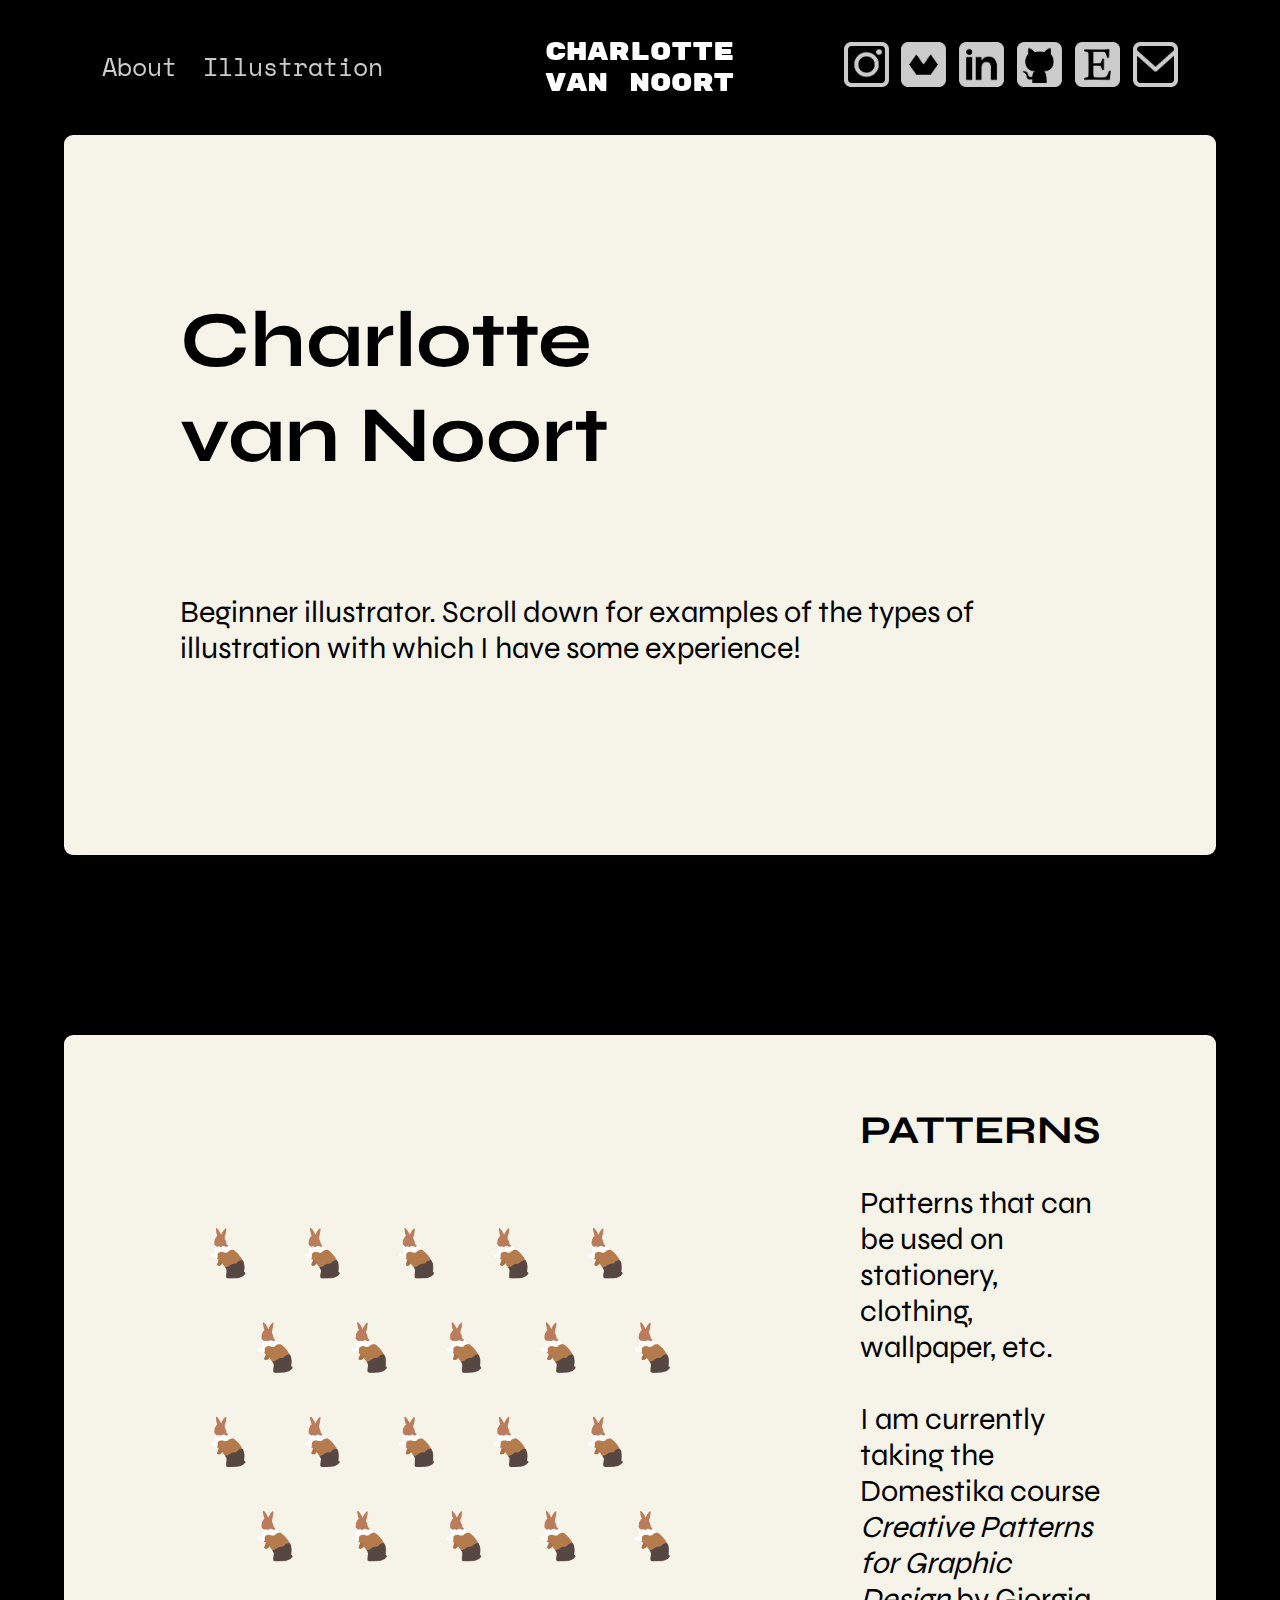
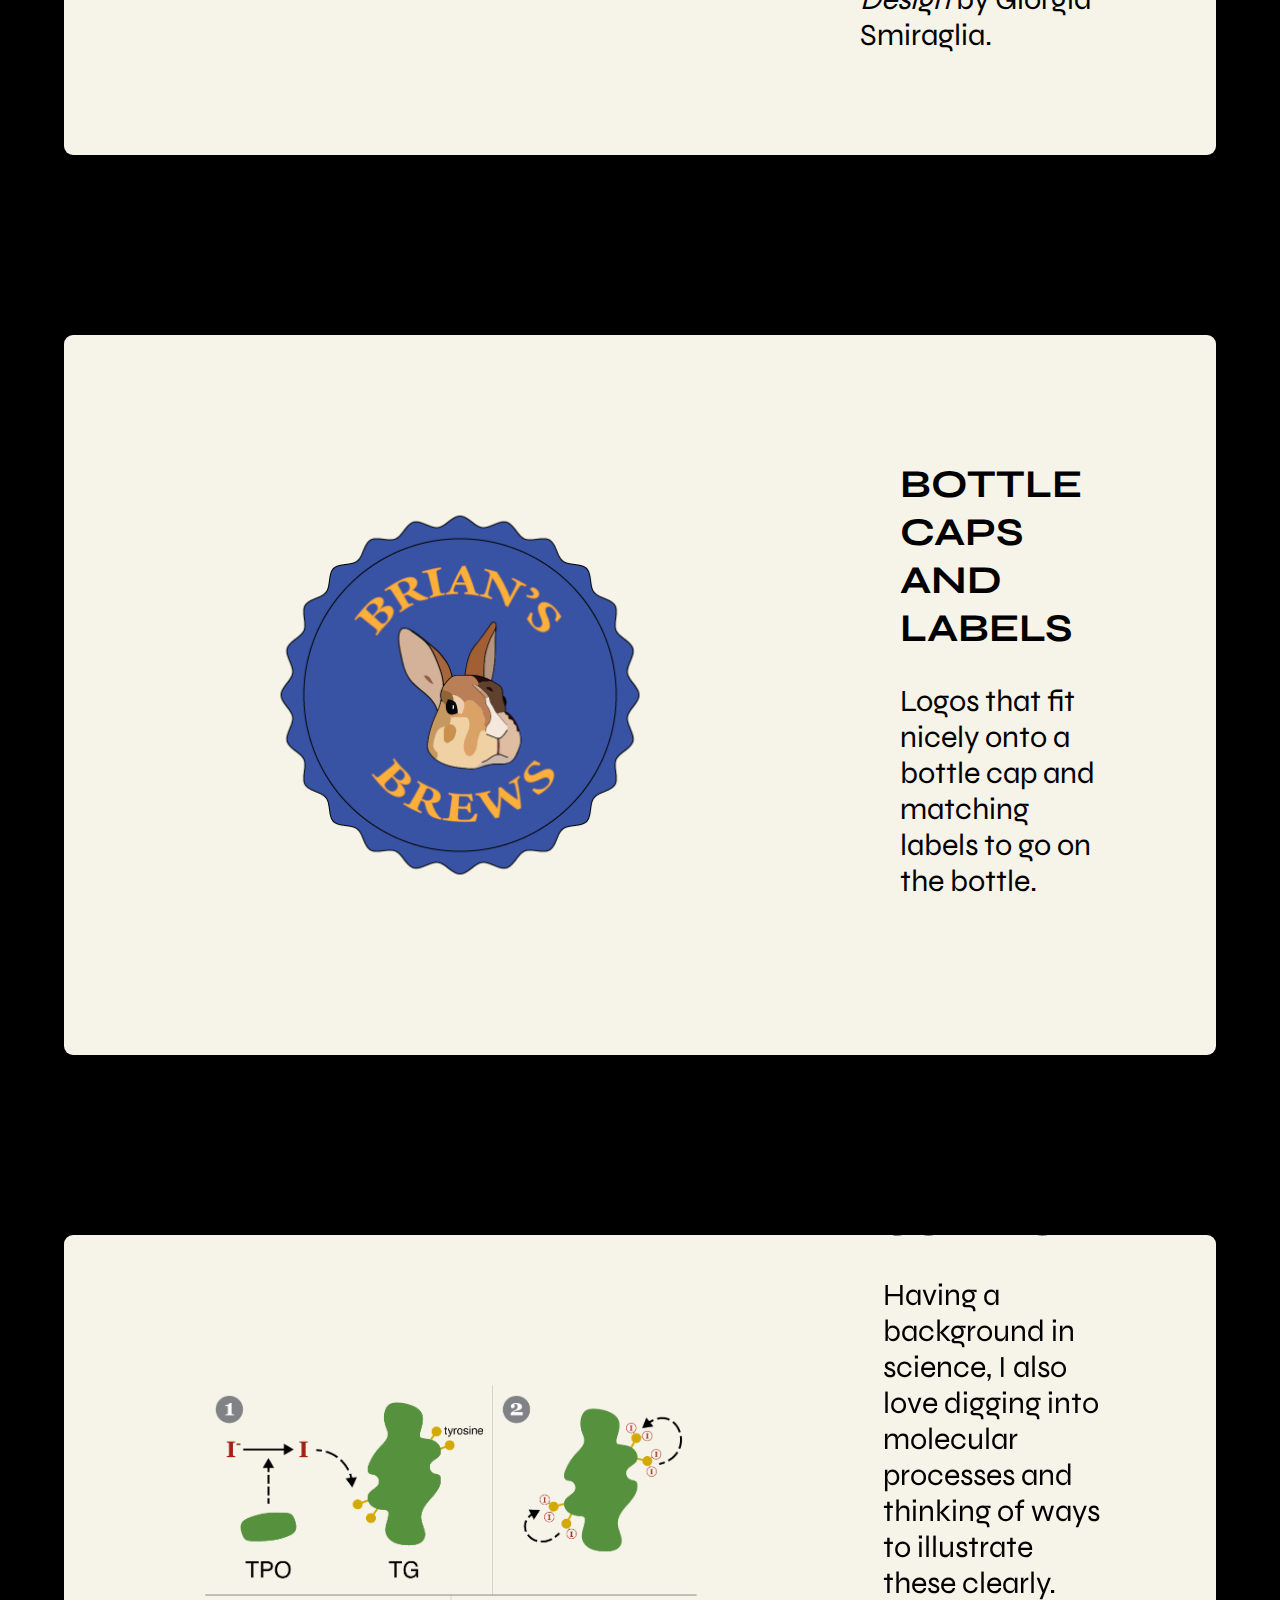
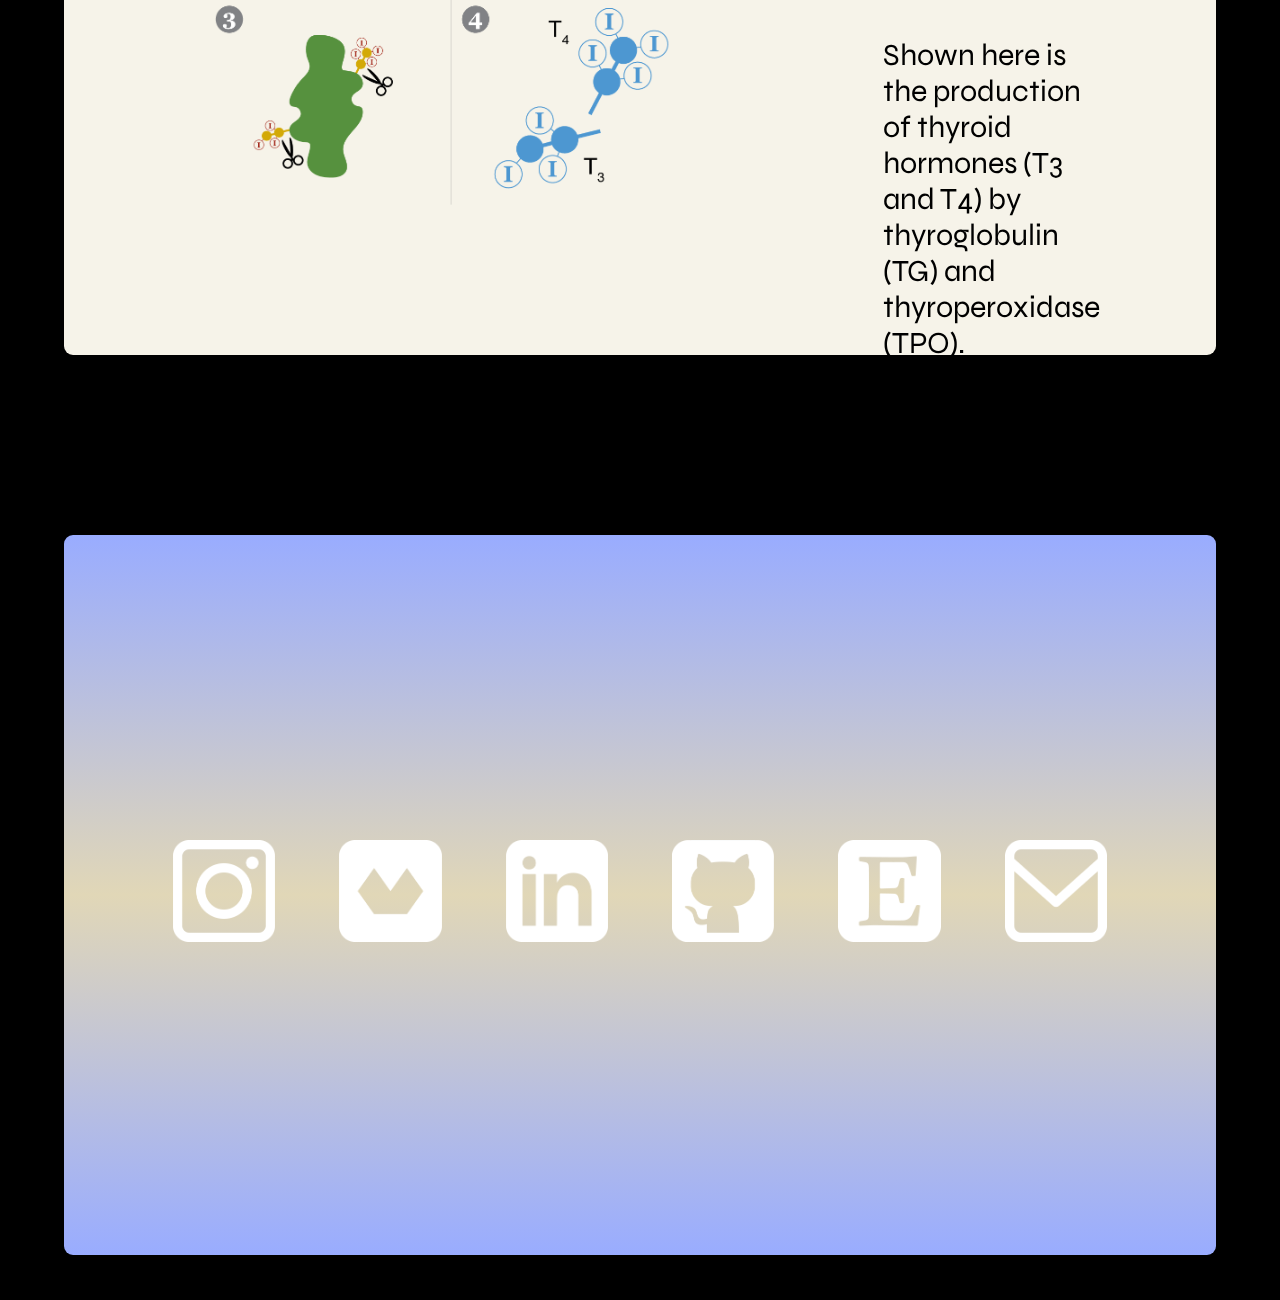
==== src/index.html @ 73548165 "Add name to top of page" ====
<!DOCTYPE html>
<html lang="en">

<head>
    <title>Charlotte van Noort</title>
    <link rel="preconnect" href="https://fonts.googleapis.com">
    <link rel="preconnect" href="https://fonts.gstatic.com" crossorigin>
    <link href="https://fonts.googleapis.com/css2?family=Rubik+Mono+One&display=swap" rel="stylesheet">
    <link href="https://fonts.googleapis.com/css2?family=Space+Mono&family=Syne:wght@400;700&display=swap" rel="stylesheet">
    <link rel="stylesheet" href="css/style.css">
    <meta name="viewport" content="width=device-width, initial-scale=1">
</head>

<body>

    <nav>
        <ul class="nav-info">
            <li><a href="index.html">About</a></li>
            <li><a href="illustration.html">Illustration</a></li>
        </ul>
        <div id="nav-name">CHARLOTTE<br>VAN NOORT</div>
        <ul class="nav-contact">
            <li><a href="https://www.instagram.com/charlottetriesart" target="_blank">
                <img src="images/icon_ig.png" alt="Instagram"></a></li>
            <li><a href="https://www.domestika.org/cvannoort/portfolio" target="_blank">
                <img src="images/icon_domestika.png" alt="Domestika"></a></li>
            <li><a href="https://www.linkedin.com/in/cvannoort" target="_blank">
                <img src="images/icon_linkedin.png" alt="LinkedIn"></a></li>
            <li><a href="https://github.com/cvnoort?tab=repositories" target="_blank">
                <img src="images/icon_github.png" alt="GitHub"></a></li>
            <li><a href="https://www.etsy.com/shop/charlottetriesart" target="_blank">
                <img src="images/icon_etsy.png" alt="Etsy"></a></li>
            <li><a href="mailto:cvannoort@live.nl">
                <img src="images/icon_email.png" alt="e-mail"></a></li>
        </ul>
    </nav>

<section id="about" class="about">
    <article>
        <div class="title">
                <h1>Charlotte <br> van Noort</h1>
        </div>
        <div class="description">
            <p> Beginner illustrator. 
                Scroll down for examples of the types of illustration 
                with which I have some experience!
            </p>
        </div>
    </article>
</section>

<section id="patterns" class="service service-patterns">
<article>
    <figure>
    <img src="images/pattern_bunny.png" 
    alt="Wallpaper pattern of several identical bunnies standing on their back legs" 
    width="200">
    </figure>
    <div class="text">
    <h2>Patterns</h2>
    <p>
        Patterns that can be used on stationery, clothing, wallpaper, etc. <br><br>
        I am currently taking the Domestika course 
        <a href="https://www.domestika.org/en/courses/2263-creative-patterns-for-graphic-design" 
        target="_blank"><i>Creative Patterns for Graphic Design</i></a> by 
        Giorgia Smiraglia.
    </p>
    </div>
</article>
</section>

<section id="caps" class="service service-caps">
<article>
    <figure>
    <img src="images/cap_bunny.png" 
    alt="Blue bottle cap with an illustration of a bunny face encircled by the words 'Brian's Brews'"
    width="200">
    </figure>
    <div class="text">
    <h2>Bottle Caps <br> and Labels</h2>
    <p>
        Logos that fit nicely onto a bottle cap and matching labels to go 
        on the bottle. 
    </p>
    </div>
</article>
</section>

<section id="science" class="service service-science">
<article>
    <figure>
    <img src="images/thyroid_hormones.png" 
    alt="Figure showing thyroid hormone production in four steps" 
    width="200">
    </figure>
    <div class="text">
    <h2>Science</h2>
    <p>
        Having a background in science, I also love digging into molecular 
        processes and thinking of ways to illustrate these clearly. <br><br>
        Shown here is the production of thyroid hormones (T3 and T4) by 
        thyroglobulin (TG) and thyroperoxidase (TPO). 
    </p>
    </div>
</article>
</section>

<section id="contact" class="contact">
     <a href="https://www.instagram.com/charlottetriesart" target="_blank">
        <img src="images/icon_ig.png" alt="Instagram" width="150"></a>
    <a href="https://www.domestika.org/cvannoort/portfolio" target="_blank">
        <img src="images/icon_domestika.png" alt="Domestika" width="150"></a>
    <a href="https://www.linkedin.com/in/cvannoort" target="_blank">
        <img src="images/icon_linkedin.png" alt="LinkedIn" width="150"></a>
    <a href="https://github.com/cvnoort?tab=repositories" target="_blank">
        <img src="images/icon_github.png" alt="GitHub" width="150"></a>
    <a href="https://www.etsy.com/shop/charlottetriesart" target="_blank">
        <img src="images/icon_etsy.png" alt="Etsy" width="150"></a>
    <a href="mailto:cvannoort@live.nl">
        <img src="images/icon_email.png" alt="e-mail" width="150"></a>
</section>

</body>

</html>
---- src/css/style.css ----
* {
    box-sizing: border-box;
}

html, body {
    --gutter: 3.125vw 6.25vw;
    --blue: #99acff;
    --beige: #e1d7b7;

    margin: 0;
    padding: 0;
    background: #000000;
    color: #000000;
    font-size: 30px;
    font-family: 'Syne', sans-serif;

    scroll-snap-type: y mandatory;
    scroll-padding: 5vh;
}

h1 {
    margin: 0;
    font-size: 8.8vh;
}

h2 {
    margin: 0;
    font-size: 4.4vh;
    text-transform: uppercase;
}

p {
    font-size: 3.4vh;
}

a {
    color: inherit;
    text-decoration: none;
}

section {
    margin: 0vh 5vw 20vh 5vw;
    height: 80vh;
    width: 90vw;
    border-radius: 1vh;
    background: #F6F3E9;

    position: relative;
    top: 15vh;
    z-index: 2;
    scroll-snap-align: end;

    display: flex;
    flex-direction: row;
    align-items: center;
    justify-content: center;
    gap: 4vh;
}

section article {
    margin: 4vh;
}

section article.description-left {
    width: 24vw;
    text-align: left;
}

section article.description-right {
    width: 24vw;
    text-align: right;
}

section article.description-full {
    width: 70vw;
    text-align: left;
}

section.about article {
    display: flex;
    flex-direction: column;
}

section.about article .title {
    padding: var(--gutter);
}

section.about article .description {
    padding: var(--gutter);
}

section.service article {
    width: 100%;

    display: flex;
}

section.service figure {
    margin: 0;

    display: flex;
    align-items: center;
    justify-content: center;
    flex-basis: 56.25vw;
}

section.service figure img {
    width: 70%;
}

section.service .text {
    padding: var(--gutter);

    display: flex;
    flex-direction: column;
    justify-content: center;
    flex: 1;
}

section.contact {
    background: linear-gradient(var(--blue), var(--beige) 50%, var(--blue));

    display: flex;
    flex-flow: row wrap;
    align-items: center;
    align-content: center;
    justify-content: center;
    gap: 1vw;
}

section.contact a {
    margin: 2vw;
    transition: opacity 0.8s;
}

section.contact a:hover {
    opacity: 0.4;
}

section.contact a img {
    width: 8vw;
}

section.project img {
    width: 22vw;
}

#etsy-detail {
    color: #7BA4DB;
    font-weight: normal;
}

/* Navigation */

nav {
    width: 84vw;
    height: 15vh;
    top: 0;
    left: 0;
    margin-left: 8vw;
    margin-right: 8vw;
    color: #FFFFFF;
    font-size: 2.8vh;

    position: fixed;
    z-index: 1;

    display: flex;
    justify-content: space-between;
}

nav ul {
    height: 100%;
    width: 40%;
    margin: 0;
    padding: 0;

    display: flex;
    align-items: center;
}

nav ul li {
    list-style: none;
    line-height: 1;
    opacity: 0.8;
}

nav ul li:hover {
    opacity: 1;
}

nav ul.nav-info {
    justify-content: left;
    gap: 2vw;
}

nav ul.nav-contact {
    justify-content: right;
    gap: 1vw;
}

nav ul li a {
    font-family: 'Space Mono', monospace;
}

nav ul li img {
    height: 5vh;
    width: 5vh;
}

#nav-name {
    margin: auto;
    width: 20%;
    font-family: "Rubik Mono One", monospace;
    font-weight: 400;
    font-style: normal;
    font-size: 2.8vh;
    text-align: center;
}

/* Service section animations */

section.service.service-patterns figure img:hover {
    animation-name: hop;
    animation-duration: 0.4s;
    animation-iteration-count: 2;
    animation-direction: alternate;
    animation-timing-function: linear;
}

@keyframes hop {
    0% {
        transform: translateY(0px);
    }
    50% {
        transform: translateY(-20px);
    }
    100% {
        transform: translateY(0px);
    }
} 

section.service.service-caps figure img:hover {
    animation-name: turn;
    animation-duration: 0.1s;
    animation-iteration-count: 8;
}

@keyframes turn {
    0% {
        transform: rotate(0deg);
    }
    100% {
        transform: rotate(360deg);
    }
}

section.service.service-science figure img:hover {
    animation-name: zoom;
    animation-duration: 0.8s;
    animation-iteration-count: 1;
}

@keyframes zoom {
    0% {
        width: 70%;
    }
    50% {
        width: 75%;
    }
    100% {
        width: 70%;
    }
}

/* Responsive */

@media only screen and (max-width: 768px) {
    html, body {
        --border-radius: 20px;
        --gutter: 6.25vw;
        font-size: 18px;
    }

    h1 {
        font-size: 30px;
    }

    h2 {
        font-size: 30px;
    }

    p {
        font-size: 2vh;
    }

    nav ul li {
        margin-left: 25px;
    }

    nav ul.nav-contact {
        display: none;
    }

    section {
        flex-wrap: wrap;
        align-content: center;
        gap: 5%;
    }

    section.service article {
        flex-direction: column;
    }

    section.service figure {
        flex-basis: 40vh;
    }

    section.service figure img {
        width: 80%;
    }

    section.contact a {
        margin: 6.25vw;
    }

    section.contact a img {
        width: calc(50vw - 4 * 6.25vw);
    }

    section.project article {
        width: 80%;
        text-align: center;
        order: 2;
    }

    section.project img {
        width: 40%;
        order: 1;
    }
}
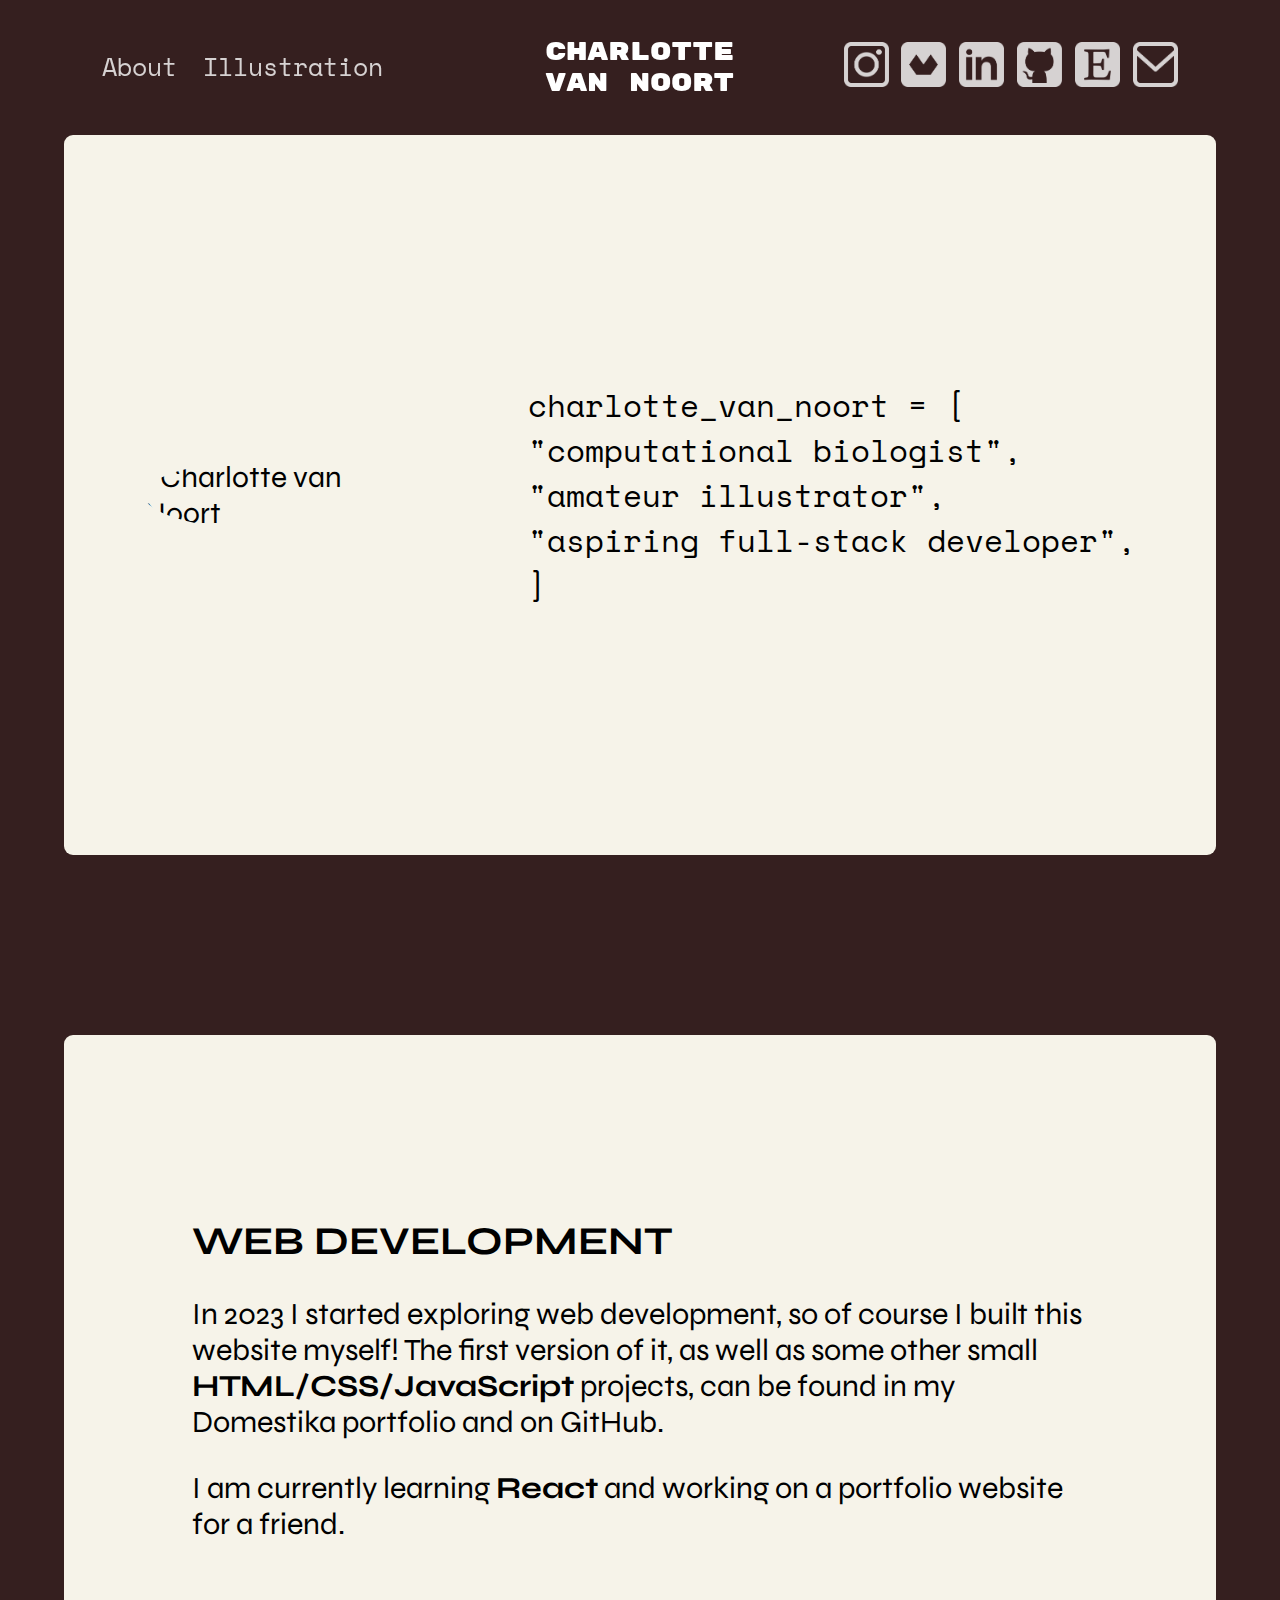
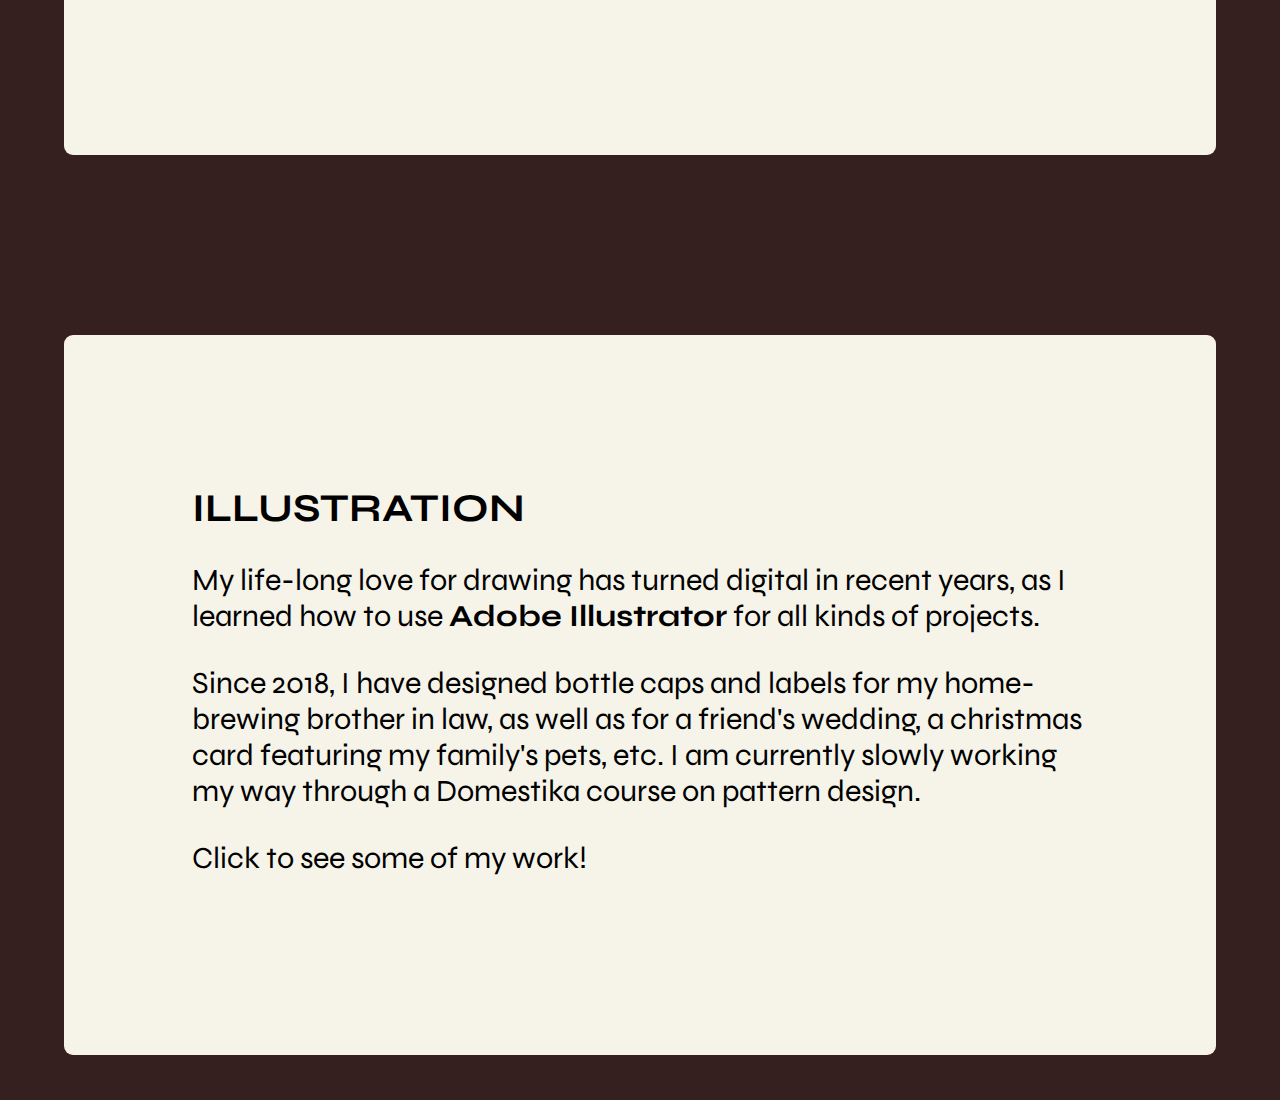
==== commit 4f1cd3ad: "Update about page content" ====
--- a/src/index.html
+++ b/src/index.html
@@ -13,8 +13,8 @@
 
 <body>
 
-    <nav>
-        <ul class="nav-info">
+    <nav id="nav-bar">
+        <ul class="nav-info" id="nav-info">
             <li><a href="index.html">About</a></li>
             <li><a href="illustration.html">Illustration</a></li>
         </ul>
@@ -33,92 +33,62 @@
             <li><a href="mailto:cvannoort@live.nl">
                 <img src="images/icon_email.png" alt="e-mail"></a></li>
         </ul>
+        <div id="nav-dropdown">...</div>
     </nav>
 
-<section id="about" class="about">
-    <article>
-        <div class="title">
-                <h1>Charlotte <br> van Noort</h1>
-        </div>
-        <div class="description">
-            <p> Beginner illustrator. 
-                Scroll down for examples of the types of illustration 
-                with which I have some experience!
+    <section class="about" id="intro">
+        <img src="images/PFP202404_cropped.jpg" alt="Charlotte van Noort" id="head-shot">
+        <article class="description-left">
+            <p>
+                charlotte_van_noort = [<br> 
+                "computational biologist",<br> 
+                "amateur illustrator",<br> 
+                "aspiring full-stack developer",<br> 
+                ]
             </p>
-        </div>
-    </article>
-</section>
+        </article>
+    </section>
 
-<section id="patterns" class="service service-patterns">
-<article>
-    <figure>
-    <img src="images/pattern_bunny.png" 
-    alt="Wallpaper pattern of several identical bunnies standing on their back legs" 
-    width="200">
-    </figure>
-    <div class="text">
-    <h2>Patterns</h2>
-    <p>
-        Patterns that can be used on stationery, clothing, wallpaper, etc. <br><br>
-        I am currently taking the Domestika course 
-        <a href="https://www.domestika.org/en/courses/2263-creative-patterns-for-graphic-design" 
-        target="_blank"><i>Creative Patterns for Graphic Design</i></a> by 
-        Giorgia Smiraglia.
-    </p>
-    </div>
-</article>
-</section>
+    <section class="about" id="web-dev">
+        <article class="description-full">
+            <h2>Web Development</h2>
+            <p>
+                In 2023 I started exploring web development, 
+                so of course I built this website myself! 
+                The first version of it, as well as some other 
+                small <strong>HTML/CSS/JavaScript</strong> projects, can be found in my 
+                <a href="https://www.domestika.org/cvannoort/portfolio" target="_blank">Domestika portfolio</a> 
+                and on <a href="https://github.com/cvnoort?tab=repositories" target="_blank">GitHub</a>.
+            </p>
+            <p>
+                I am currently learning <strong>React</strong>  
+                and working on a portfolio website for a friend.
+            </p>
+        </article>
+    </section>
 
-<section id="caps" class="service service-caps">
-<article>
-    <figure>
-    <img src="images/cap_bunny.png" 
-    alt="Blue bottle cap with an illustration of a bunny face encircled by the words 'Brian's Brews'"
-    width="200">
-    </figure>
-    <div class="text">
-    <h2>Bottle Caps <br> and Labels</h2>
-    <p>
-        Logos that fit nicely onto a bottle cap and matching labels to go 
-        on the bottle. 
-    </p>
-    </div>
-</article>
-</section>
+    <a href="illustration.html">
+    <section class="about" id="illustration">
+        <article class="description-full">
+            <h2>Illustration</h2>
+            <p>
+                My life-long love for drawing has turned digital in recent years, 
+                as I learned how to use <strong>Adobe Illustrator</strong> for all kinds of projects. 
+            </p>
+            <p>
+                Since 2018, I have designed bottle caps and labels 
+                for my home-brewing brother in law, as well as for a friend's wedding, 
+                a christmas card featuring my family's pets, etc. 
+                I am currently slowly working my way through a Domestika course on pattern design.
+            </p>
+            <p>
+                Click to see some of my work!
+            </p>
+        </article>
+    </section>
+    </a>
 
-<section id="science" class="service service-science">
-<article>
-    <figure>
-    <img src="images/thyroid_hormones.png" 
-    alt="Figure showing thyroid hormone production in four steps" 
-    width="200">
-    </figure>
-    <div class="text">
-    <h2>Science</h2>
-    <p>
-        Having a background in science, I also love digging into molecular 
-        processes and thinking of ways to illustrate these clearly. <br><br>
-        Shown here is the production of thyroid hormones (T3 and T4) by 
-        thyroglobulin (TG) and thyroperoxidase (TPO). 
-    </p>
-    </div>
-</article>
-</section>
-
-<section id="contact" class="contact">
-     <a href="https://www.instagram.com/charlottetriesart" target="_blank">
-        <img src="images/icon_ig.png" alt="Instagram" width="150"></a>
-    <a href="https://www.domestika.org/cvannoort/portfolio" target="_blank">
-        <img src="images/icon_domestika.png" alt="Domestika" width="150"></a>
-    <a href="https://www.linkedin.com/in/cvannoort" target="_blank">
-        <img src="images/icon_linkedin.png" alt="LinkedIn" width="150"></a>
-    <a href="https://github.com/cvnoort?tab=repositories" target="_blank">
-        <img src="images/icon_github.png" alt="GitHub" width="150"></a>
-    <a href="https://www.etsy.com/shop/charlottetriesart" target="_blank">
-        <img src="images/icon_etsy.png" alt="Etsy" width="150"></a>
-    <a href="mailto:cvannoort@live.nl">
-        <img src="images/icon_email.png" alt="e-mail" width="150"></a>
-</section>
+<script src="js/index.js"></script>
 
 </body>
 
--- a/src/css/style.css
+++ b/src/css/style.css
@@ -9,7 +9,7 @@
 
     margin: 0;
     padding: 0;
-    background: #000000;
+    background: #351F1F;
     color: #000000;
     font-size: 30px;
     font-family: 'Syne', sans-serif;
@@ -76,73 +76,19 @@
     text-align: left;
 }
 
-section.about article {
-    display: flex;
-    flex-direction: column;
-}
-
-section.about article .title {
-    padding: var(--gutter);
-}
-
-section.about article .description {
-    padding: var(--gutter);
-}
-
-section.service article {
-    width: 100%;
-
-    display: flex;
-}
-
-section.service figure {
-    margin: 0;
-
-    display: flex;
-    align-items: center;
-    justify-content: center;
-    flex-basis: 56.25vw;
-}
-
-section.service figure img {
-    width: 70%;
-}
-
-section.service .text {
-    padding: var(--gutter);
-
-    display: flex;
-    flex-direction: column;
-    justify-content: center;
-    flex: 1;
-}
-
-section.contact {
-    background: linear-gradient(var(--blue), var(--beige) 50%, var(--blue));
-
-    display: flex;
-    flex-flow: row wrap;
-    align-items: center;
-    align-content: center;
-    justify-content: center;
-    gap: 1vw;
-}
-
-section.contact a {
-    margin: 2vw;
-    transition: opacity 0.8s;
-}
-
-section.contact a:hover {
-    opacity: 0.4;
-}
-
-section.contact a img {
-    width: 8vw;
+section.about#intro article {
+    width: auto;
+    font-family: 'Space Mono', monospace;
 }
 
 section.project img {
     width: 22vw;
+}
+
+#head-shot {
+    margin: 4vh;
+    width: 24%;
+    border-radius: 50%;
 }
 
 #etsy-detail {
@@ -211,6 +157,7 @@
 #nav-name {
     margin: auto;
     width: 20%;
+
     font-family: "Rubik Mono One", monospace;
     font-weight: 400;
     font-style: normal;
@@ -218,59 +165,16 @@
     text-align: center;
 }
 
-/* Service section animations */
-
-section.service.service-patterns figure img:hover {
-    animation-name: hop;
-    animation-duration: 0.4s;
-    animation-iteration-count: 2;
-    animation-direction: alternate;
-    animation-timing-function: linear;
-}
-
-@keyframes hop {
-    0% {
-        transform: translateY(0px);
-    }
-    50% {
-        transform: translateY(-20px);
-    }
-    100% {
-        transform: translateY(0px);
-    }
-} 
-
-section.service.service-caps figure img:hover {
-    animation-name: turn;
-    animation-duration: 0.1s;
-    animation-iteration-count: 8;
-}
-
-@keyframes turn {
-    0% {
-        transform: rotate(0deg);
-    }
-    100% {
-        transform: rotate(360deg);
-    }
-}
-
-section.service.service-science figure img:hover {
-    animation-name: zoom;
-    animation-duration: 0.8s;
-    animation-iteration-count: 1;
-}
-
-@keyframes zoom {
-    0% {
-        width: 70%;
-    }
-    50% {
-        width: 75%;
-    }
-    100% {
-        width: 70%;
-    }
+#nav-dropdown {
+    margin: auto;
+    margin-right: 0;
+    display: none;
+    cursor: pointer;
+
+    font-family: "Rubik Mono One", monospace;
+    font-weight: 400;
+    font-style: normal;
+    font-size: 2.8vh;
 }
 
 /* Responsive */
@@ -287,45 +191,41 @@
     }
 
     h2 {
-        font-size: 30px;
+        font-size: 3.8vh;
     }
 
     p {
         font-size: 2vh;
     }
 
-    nav ul li {
-        margin-left: 25px;
+   nav ul.nav-info {
+        width: 80%;
+        font-size: 2vh;
+        display: none;
+        gap: 8vw;
     }
 
     nav ul.nav-contact {
         display: none;
+    }
+
+    #nav-name {
+        margin-left: 0;
+        width: auto;
+    }
+
+    #nav-dropdown {
+        display: inline-block;
     }
 
     section {
         flex-wrap: wrap;
         align-content: center;
-        gap: 5%;
-    }
-
-    section.service article {
-        flex-direction: column;
-    }
-
-    section.service figure {
-        flex-basis: 40vh;
-    }
-
-    section.service figure img {
+        gap: 2%;
+    }
+
+    section.about article {
         width: 80%;
-    }
-
-    section.contact a {
-        margin: 6.25vw;
-    }
-
-    section.contact a img {
-        width: calc(50vw - 4 * 6.25vw);
     }
 
     section.project article {
@@ -338,4 +238,8 @@
         width: 40%;
         order: 1;
     }
-}
+
+    #head-shot {
+        width: 48%;
+    }
+}
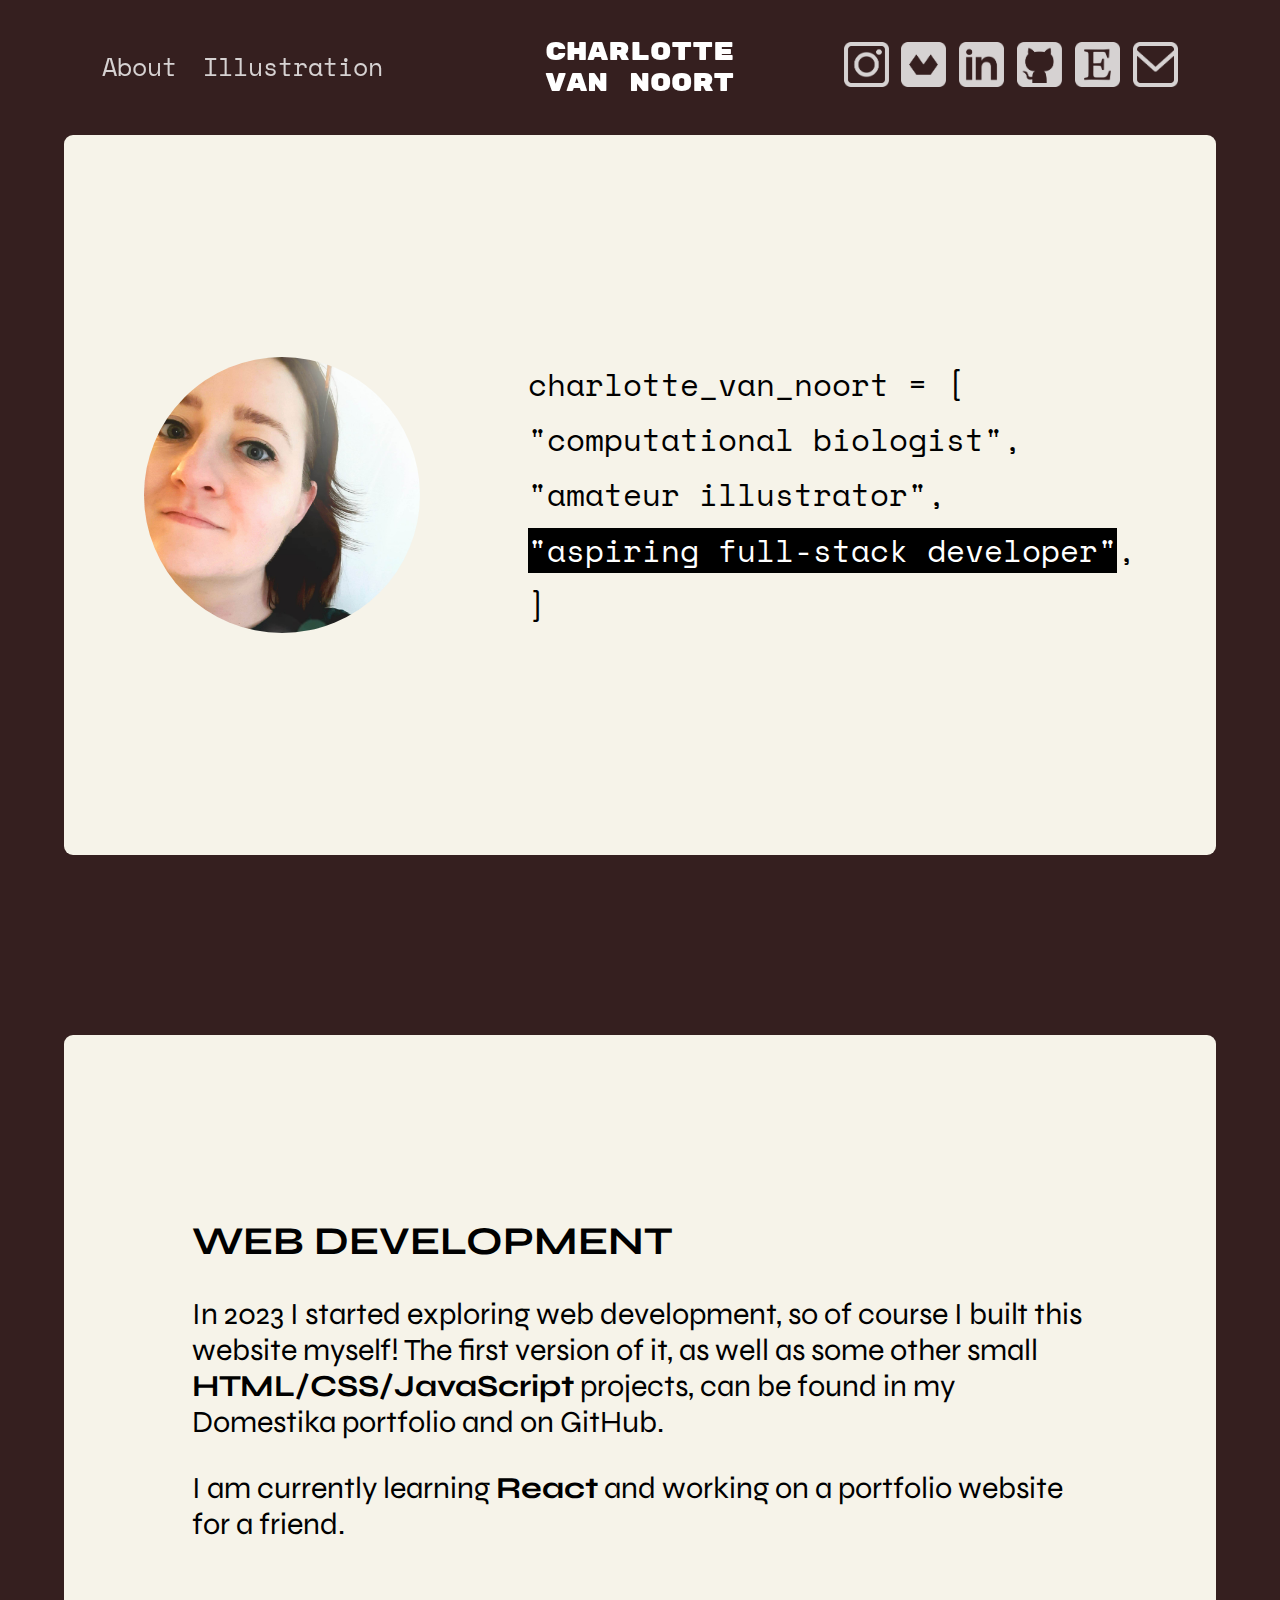
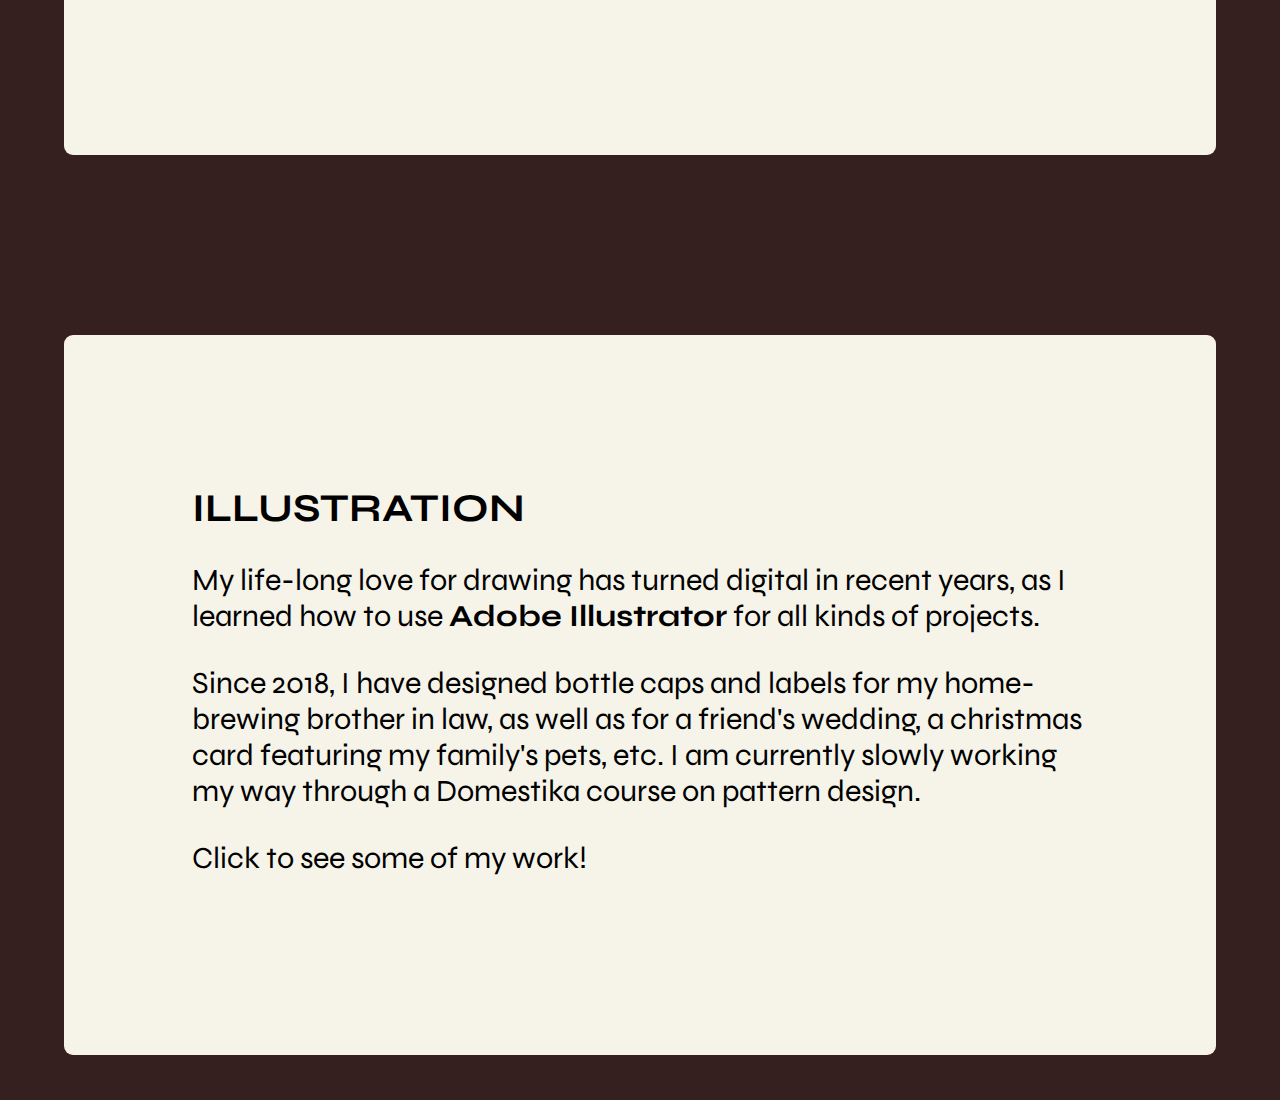
==== commit 84cd8ca1: "Add highlight to intro section" ====
--- a/src/index.html
+++ b/src/index.html
@@ -43,7 +43,7 @@
                 charlotte_van_noort = [<br> 
                 "computational biologist",<br> 
                 "amateur illustrator",<br> 
-                "aspiring full-stack developer",<br> 
+                <span class="highlight">"aspiring full-stack developer"</span>,<br> 
                 ]
             </p>
         </article>
--- a/src/css/style.css
+++ b/src/css/style.css
@@ -79,6 +79,12 @@
 section.about#intro article {
     width: auto;
     font-family: 'Space Mono', monospace;
+    line-height: 1.8;
+}
+
+section.about#intro article span.highlight {
+    background-color: #000000;
+    color: #FFFFFF;
 }
 
 section.project img {
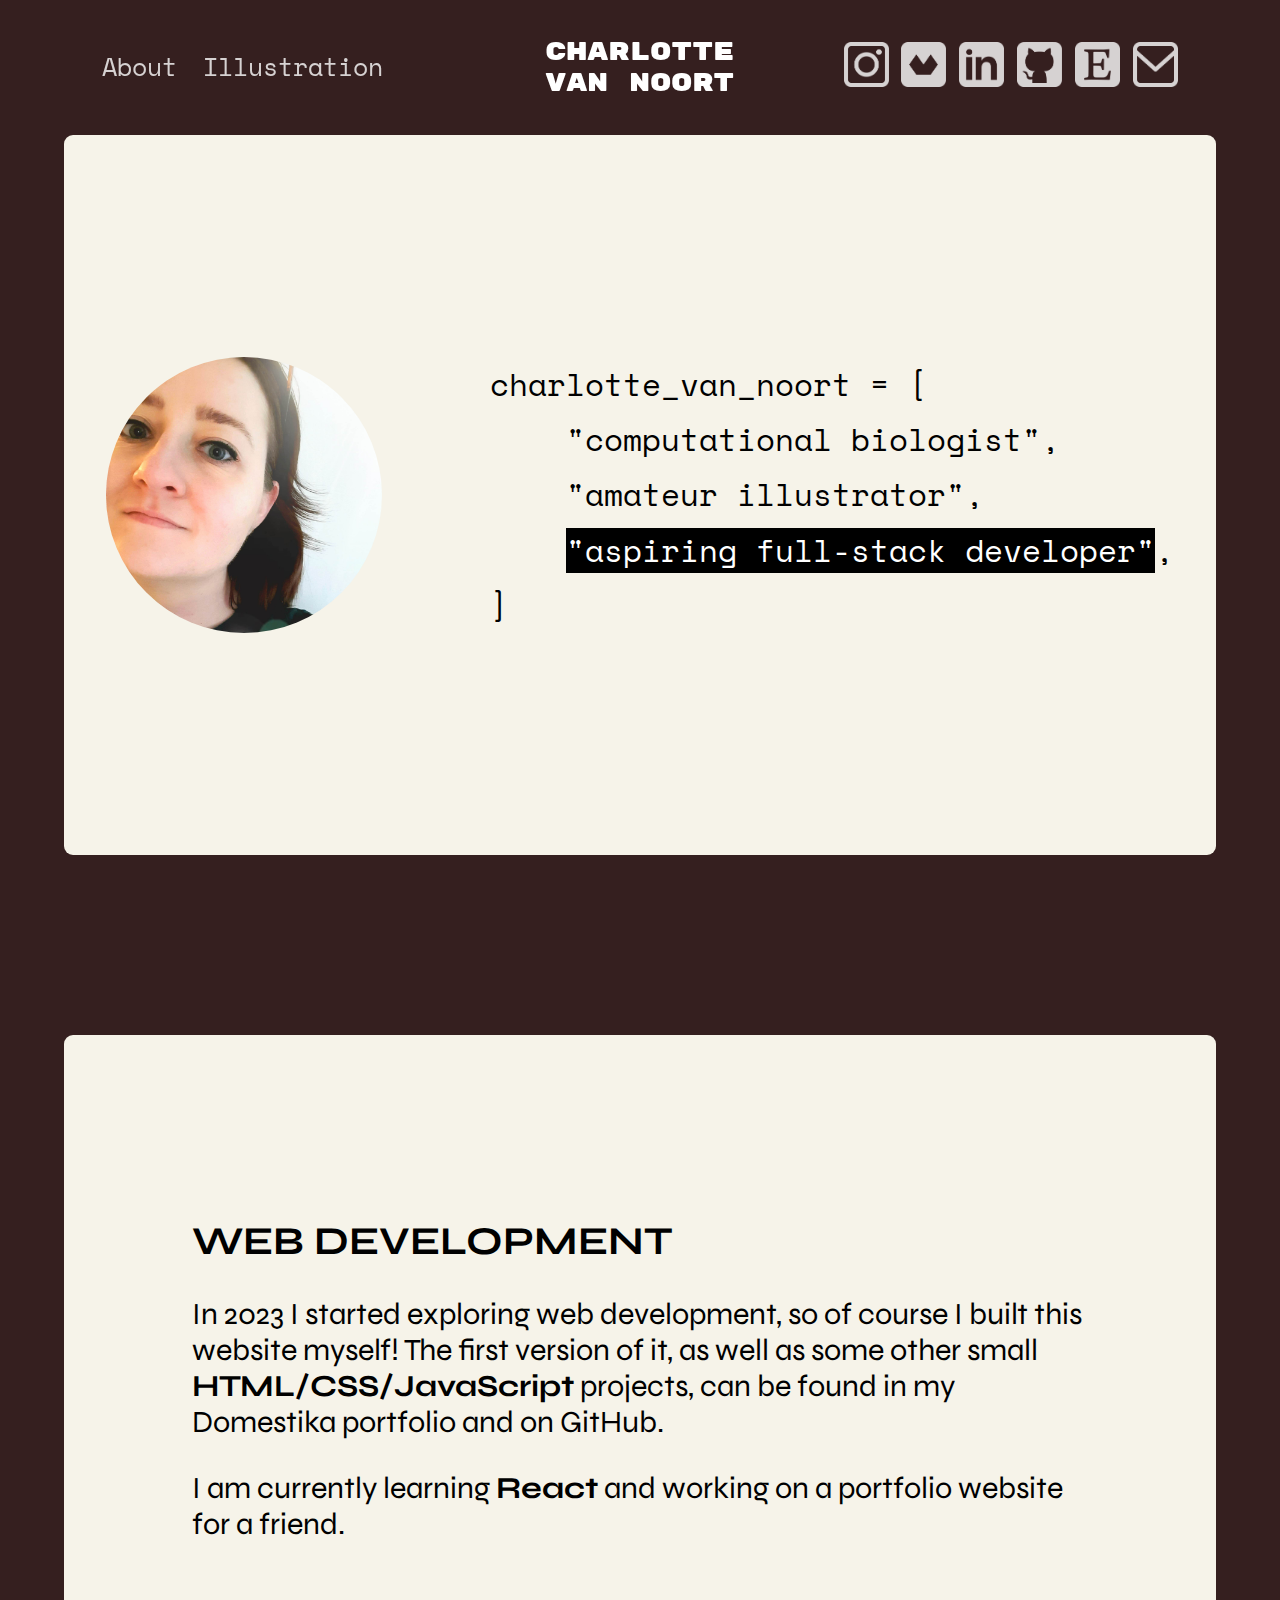
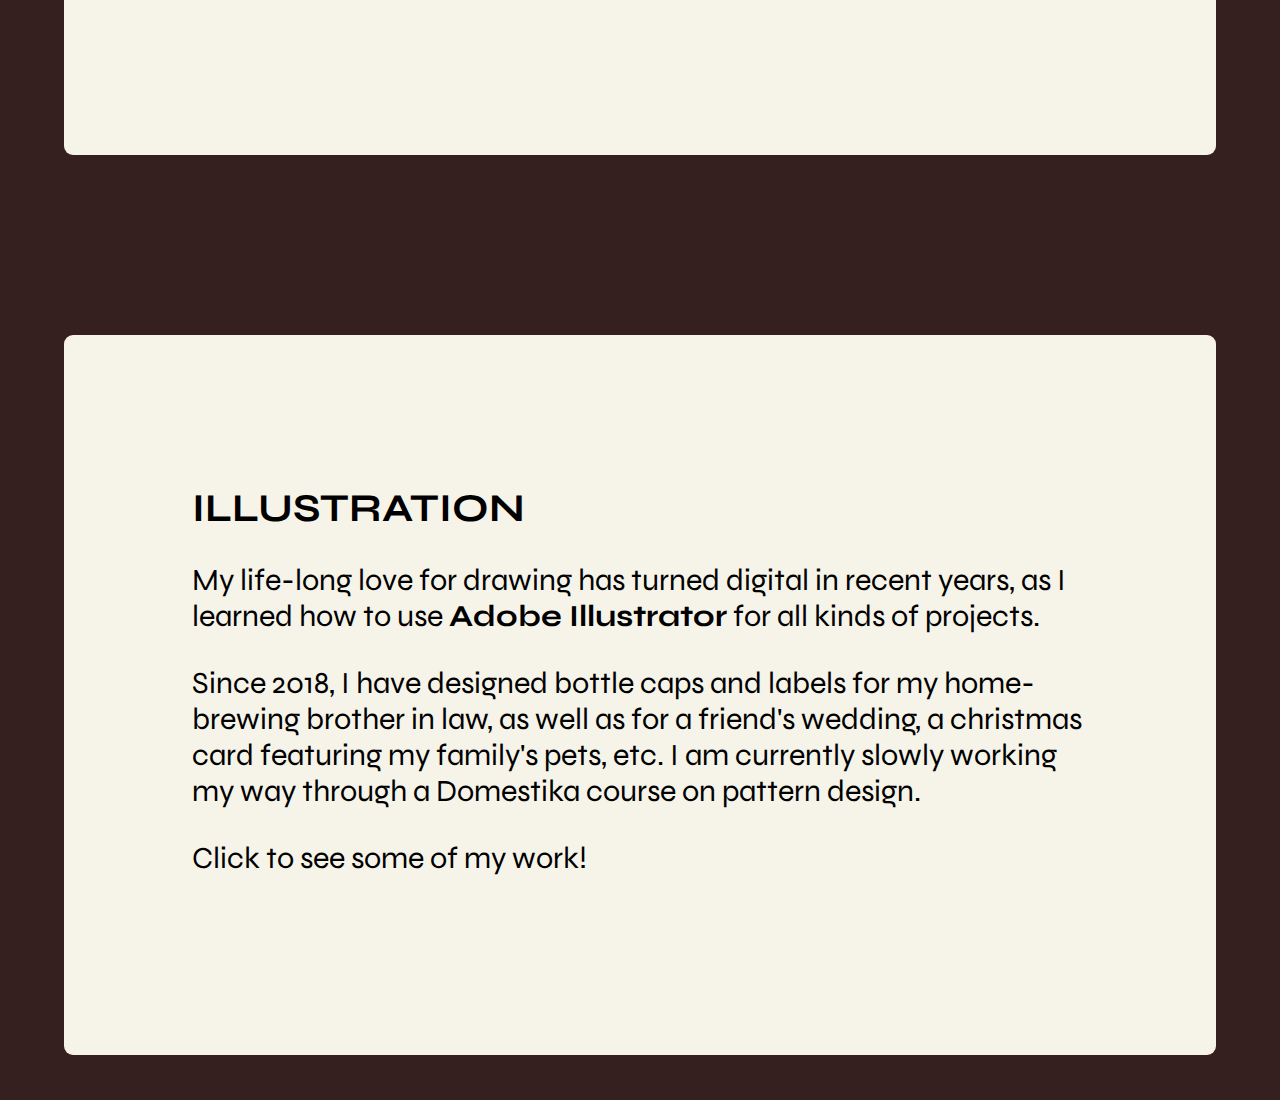
==== commit ce1475a6: "Add indentation to intro section" ====
--- a/src/index.html
+++ b/src/index.html
@@ -41,9 +41,9 @@
         <article class="description-left">
             <p>
                 charlotte_van_noort = [<br> 
-                "computational biologist",<br> 
-                "amateur illustrator",<br> 
-                <span class="highlight">"aspiring full-stack developer"</span>,<br> 
+                &nbsp;&nbsp;&nbsp;&nbsp;"computational biologist",<br> 
+                &nbsp;&nbsp;&nbsp;&nbsp;"amateur illustrator",<br> 
+                &nbsp;&nbsp;&nbsp;&nbsp;<span class="highlight">"aspiring full-stack developer"</span>,<br> 
                 ]
             </p>
         </article>
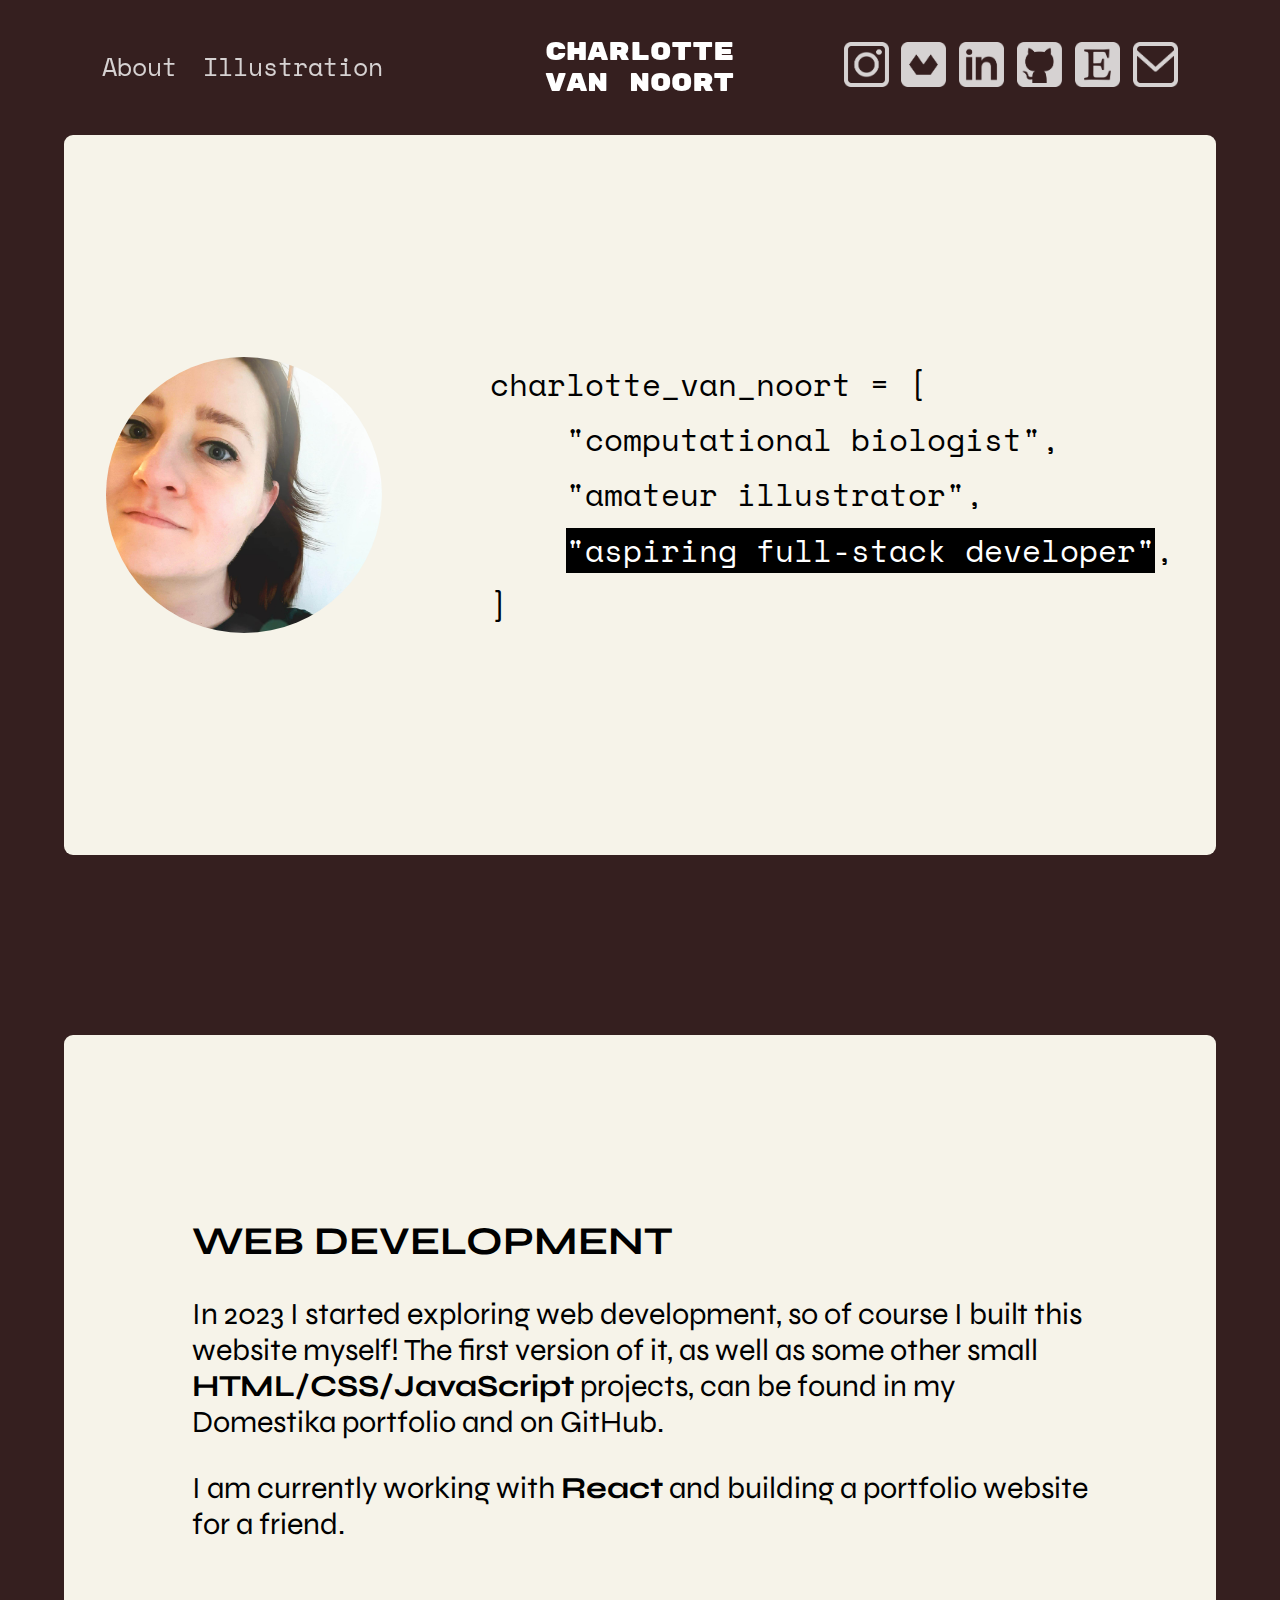
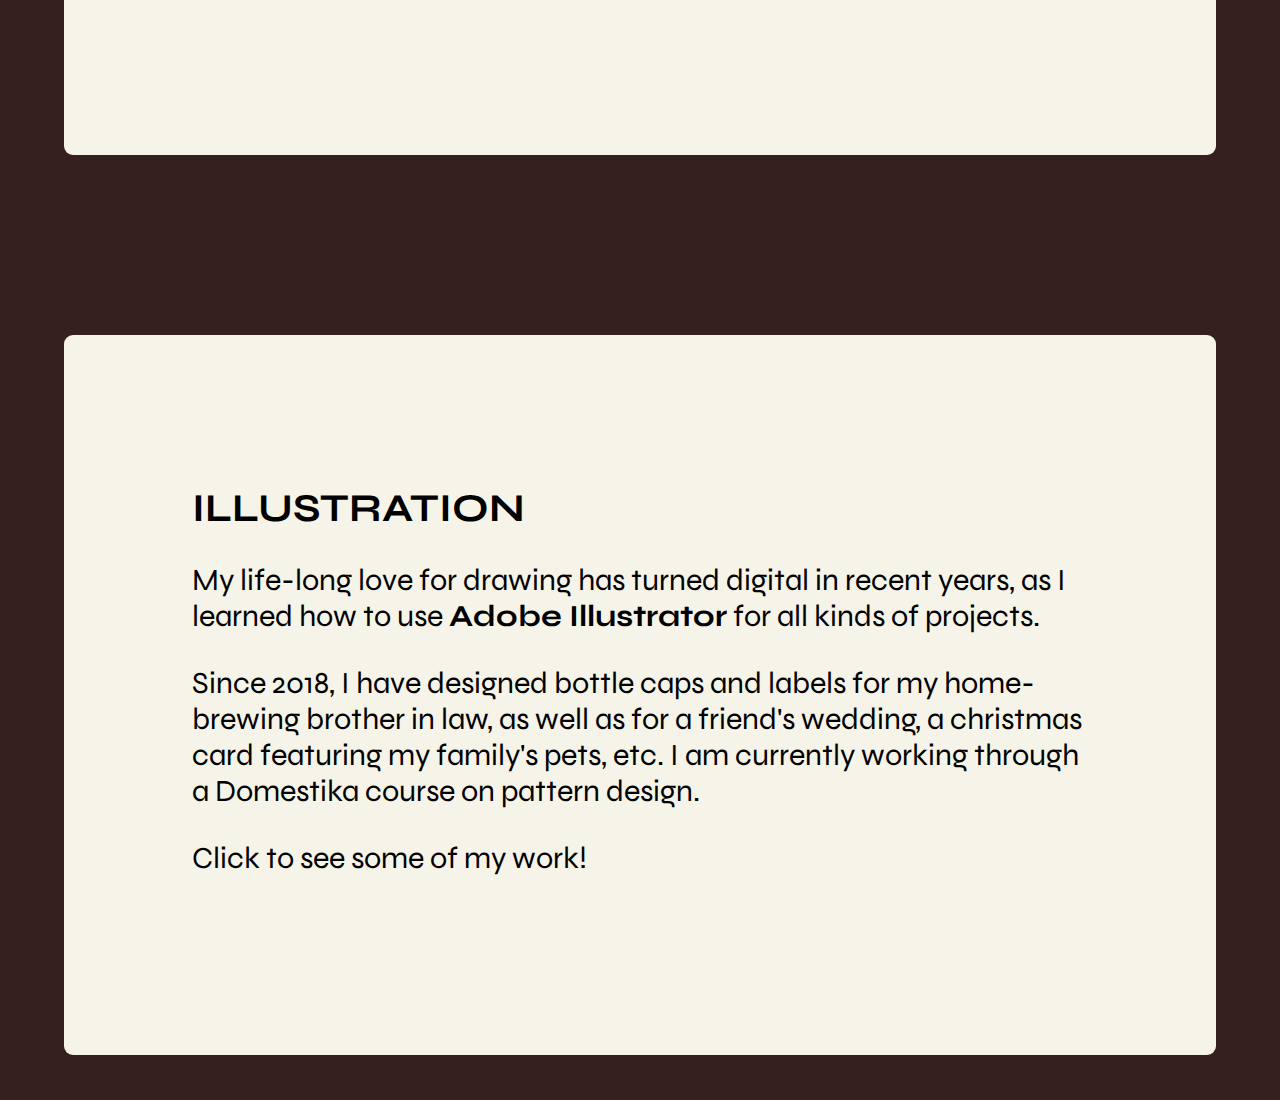
==== commit 75a2d881: "Update About page" ====
--- a/src/index.html
+++ b/src/index.html
@@ -61,8 +61,8 @@
                 and on <a href="https://github.com/cvnoort?tab=repositories" target="_blank">GitHub</a>.
             </p>
             <p>
-                I am currently learning <strong>React</strong>  
-                and working on a portfolio website for a friend.
+                I am currently working with <strong>React</strong> 
+                and building a portfolio website for a friend.
             </p>
         </article>
     </section>
@@ -79,7 +79,7 @@
                 Since 2018, I have designed bottle caps and labels 
                 for my home-brewing brother in law, as well as for a friend's wedding, 
                 a christmas card featuring my family's pets, etc. 
-                I am currently slowly working my way through a Domestika course on pattern design.
+                I am currently working through a Domestika course on pattern design.
             </p>
             <p>
                 Click to see some of my work!
